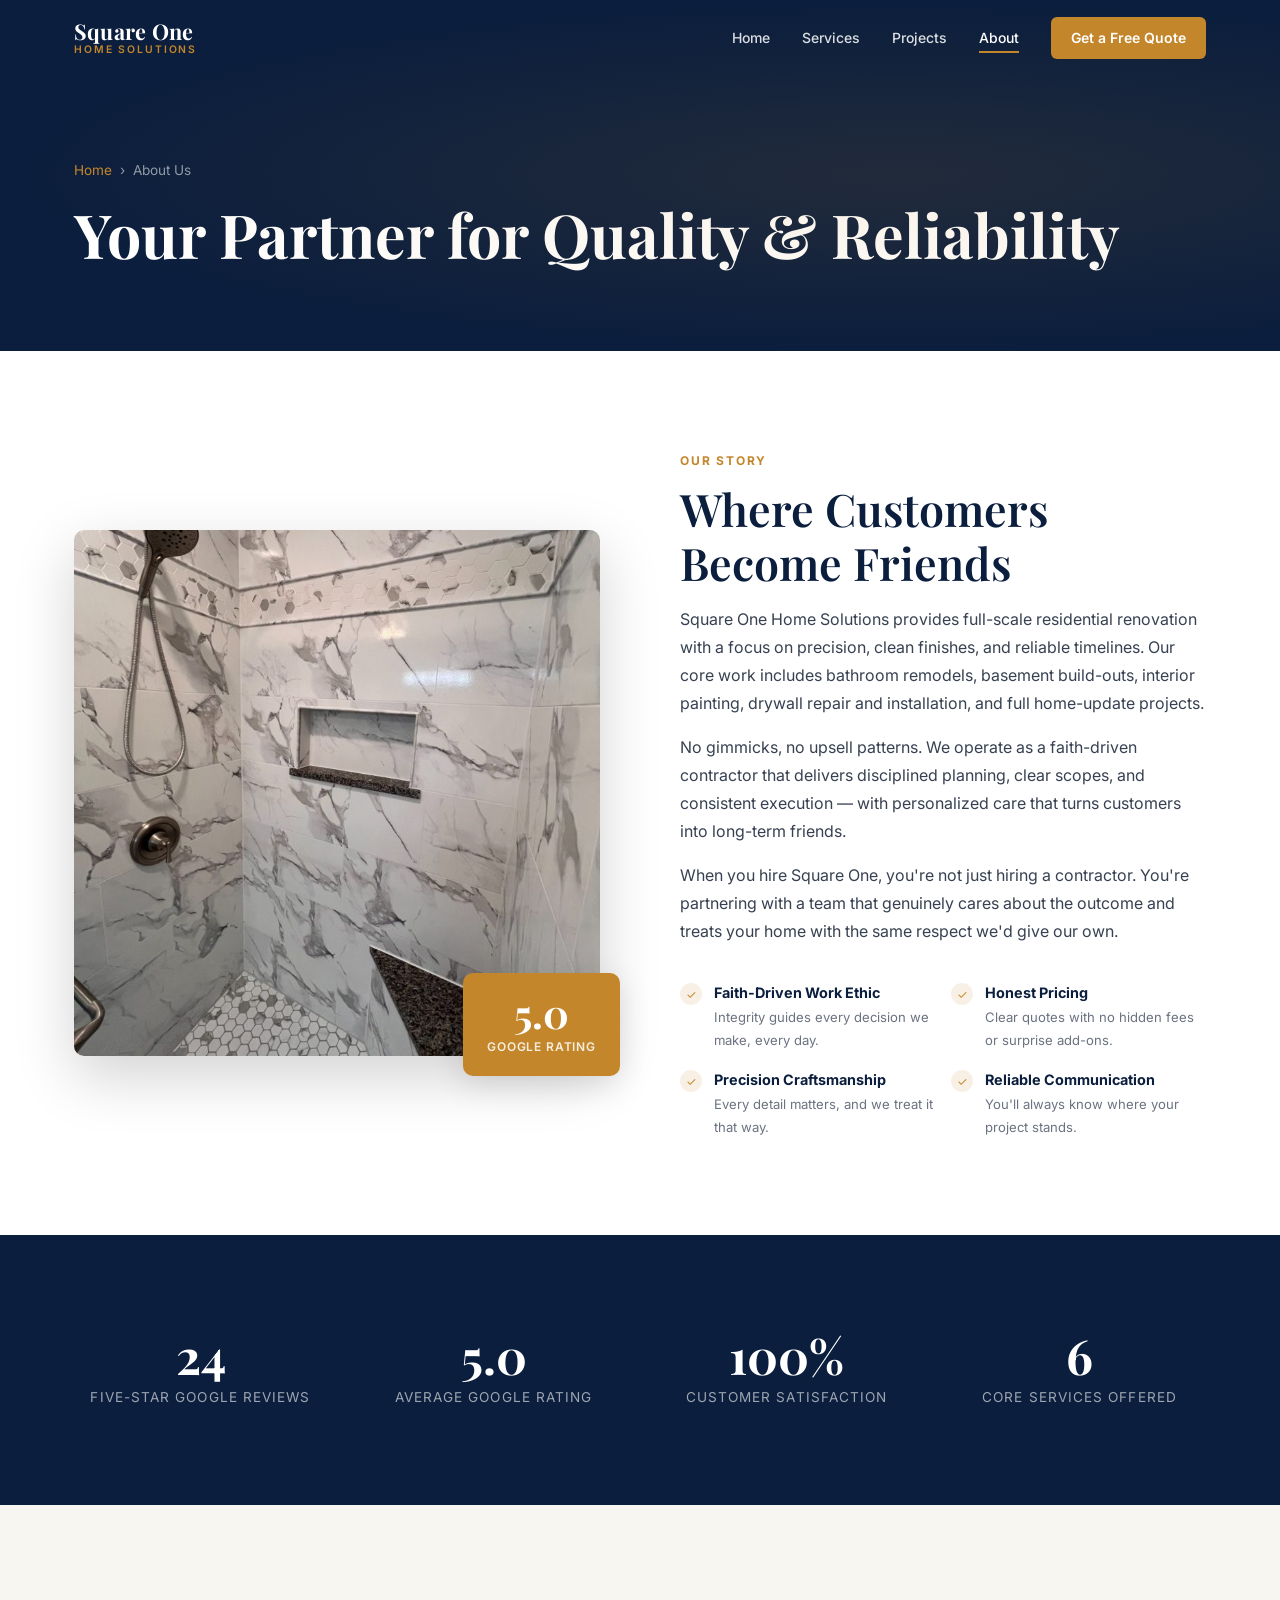
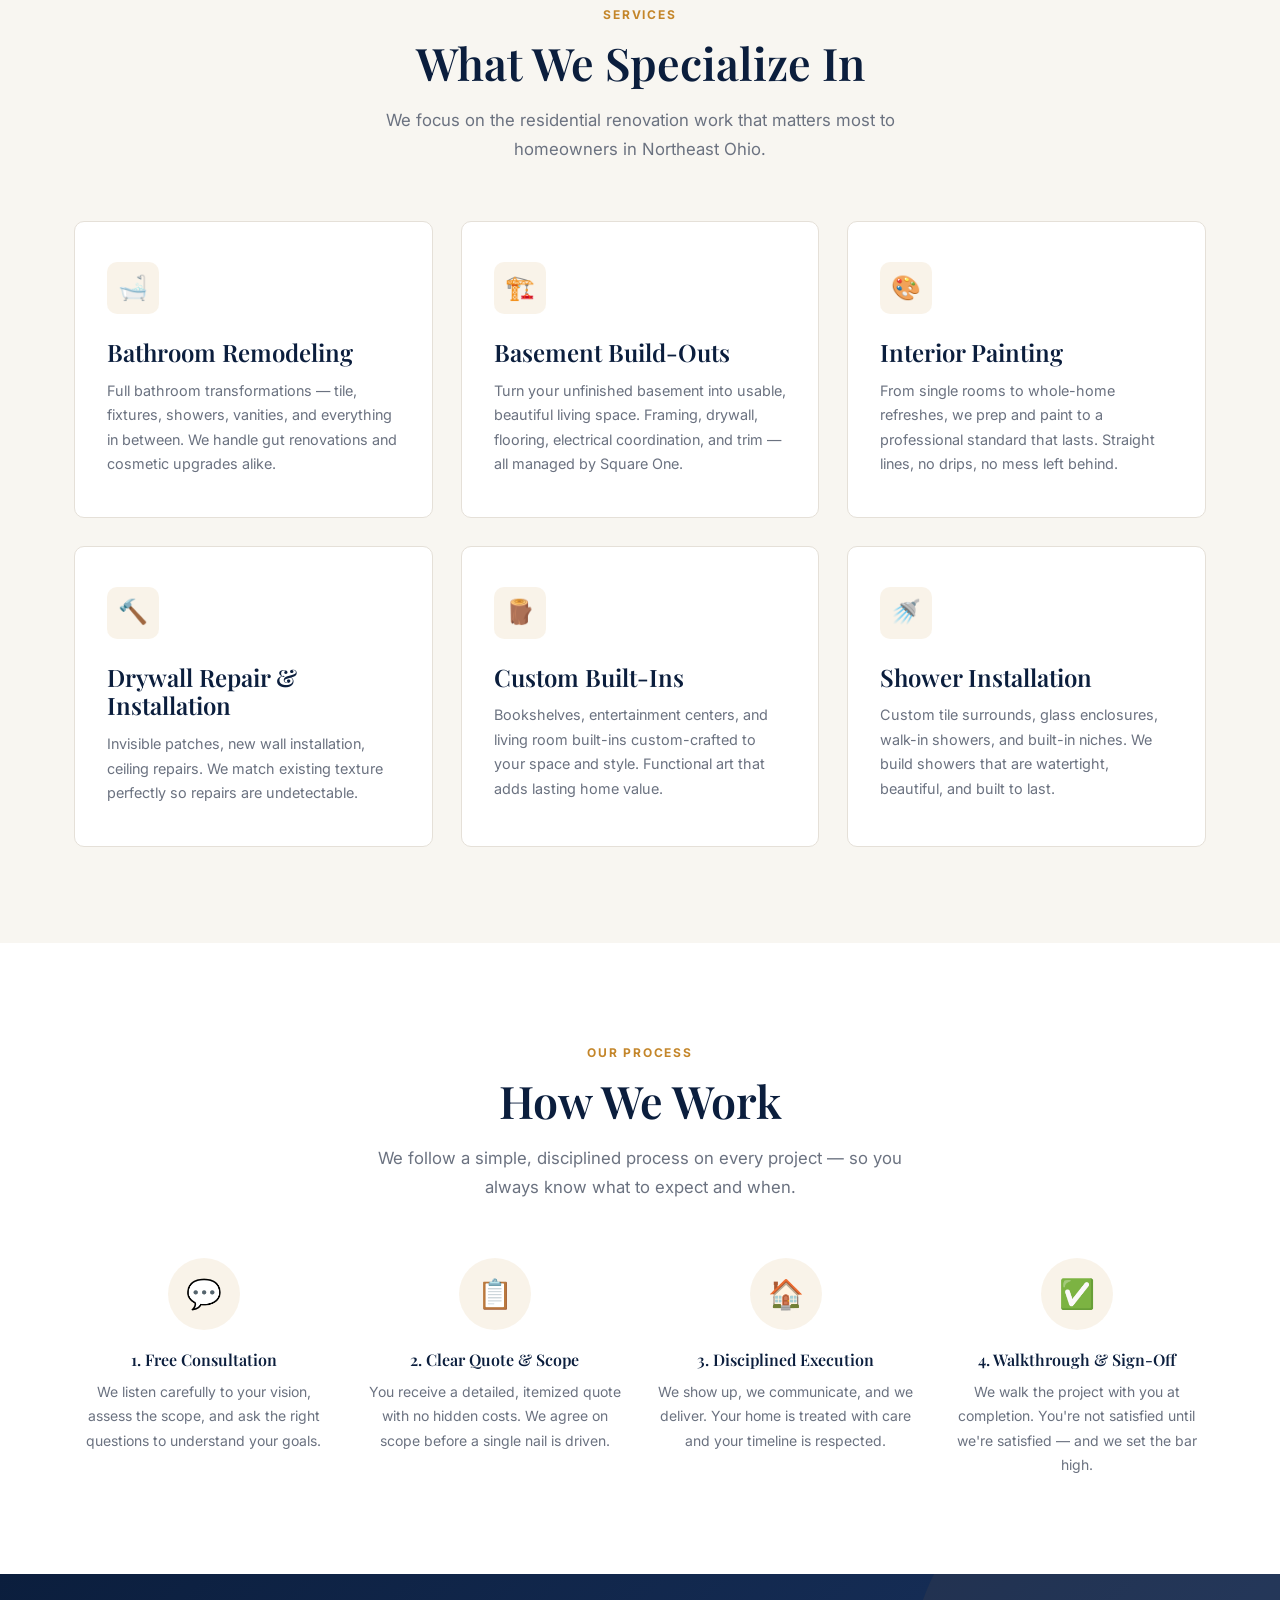
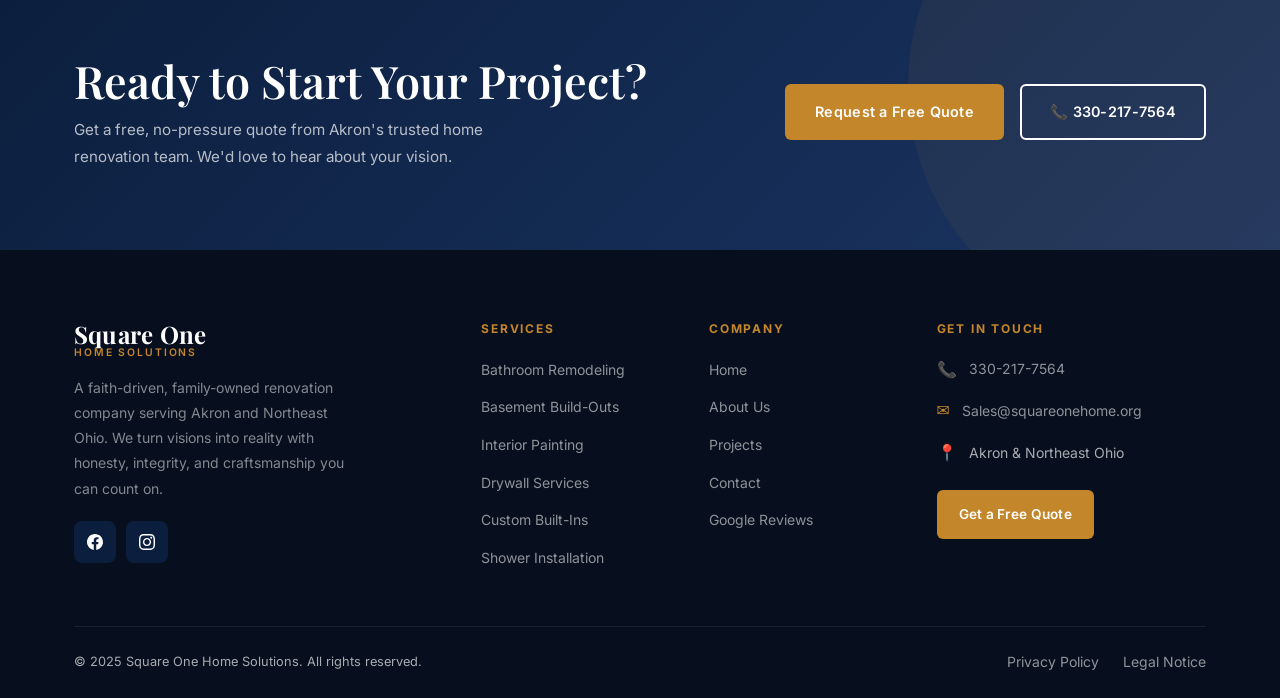
==== about.html @ 265bb5de "Initial launch: full site rebuild for Square One Home Solutions Modern 3-page website (Home, About, " ====
<!DOCTYPE html>
<html lang="en">
<head>
  <meta charset="UTF-8">
  <meta name="viewport" content="width=device-width, initial-scale=1.0">

  <title>About Us | Square One Home Solutions — Akron, OH Renovation Contractor</title>
  <meta name="description" content="Learn about Square One Home Solutions, Akron Ohio's faith-driven, family-owned home renovation contractor. Precision craftsmanship, honest pricing, and 24 five-star Google reviews.">
  <meta name="robots" content="index, follow">
  <link rel="canonical" href="https://www.squareonehome.org/about.html">

  <meta property="og:type" content="website">
  <meta property="og:url" content="https://www.squareonehome.org/about.html">
  <meta property="og:title" content="About Square One Home Solutions | Akron, OH">
  <meta property="og:description" content="Faith-driven, family-owned home renovation in Akron, Ohio. No gimmicks, no upsells — just disciplined craftsmanship and results that last.">
  <meta property="og:image" content="https://www.squareonehome.org/images/hero-main.jpg">

  <link rel="preconnect" href="https://fonts.googleapis.com">
  <link rel="preconnect" href="https://fonts.gstatic.com" crossorigin>
  <link href="https://fonts.googleapis.com/css2?family=Playfair+Display:wght@400;600;700&family=Inter:wght@300;400;500;600;700&display=swap" rel="stylesheet">
  <link rel="stylesheet" href="css/style.css">
</head>
<body>

  <!-- ══ HEADER ══ -->
  <header class="header scrolled" role="banner">
    <div class="container header-inner">
      <a href="index.html" class="logo" aria-label="Square One Home Solutions Home">
        <span class="logo-top">Square One</span>
        <span class="logo-bottom">Home Solutions</span>
      </a>
      <nav class="nav" role="navigation" aria-label="Main navigation">
        <a href="index.html" class="nav-link">Home</a>
        <a href="index.html#services" class="nav-link">Services</a>
        <a href="index.html#projects" class="nav-link">Projects</a>
        <a href="about.html" class="nav-link active">About</a>
        <a href="contact.html" class="nav-cta">Get a Free Quote</a>
      </nav>
      <button class="hamburger" aria-label="Toggle menu" aria-expanded="false">
        <span></span><span></span><span></span>
      </button>
    </div>
  </header>

  <nav class="mobile-nav" role="navigation" aria-label="Mobile navigation">
    <a href="index.html" class="mobile-nav-link">Home</a>
    <a href="index.html#services" class="mobile-nav-link">Services</a>
    <a href="index.html#projects" class="mobile-nav-link">Projects</a>
    <a href="about.html" class="mobile-nav-link">About</a>
    <a href="contact.html" class="mobile-nav-link nav-cta">Get a Free Quote</a>
  </nav>

  <main>

    <!-- ══ PAGE HERO ══ -->
    <div class="page-hero" role="banner" aria-label="About page header">
      <div class="container">
        <nav class="breadcrumb" aria-label="Breadcrumb">
          <a href="index.html">Home</a>
          <span aria-hidden="true">›</span>
          <span aria-current="page">About Us</span>
        </nav>
        <h1>Your Partner for Quality &amp; Reliability</h1>
      </div>
    </div>

    <!-- ══ MISSION SECTION ══ -->
    <section class="section" aria-labelledby="mission-heading">
      <div class="container">
        <div class="about-content">
          <div class="about-image-wrap fade-up">
            <img src="images/project-5.jpg" alt="Square One Home Solutions team working on a basement build-out renovation in Akron, Ohio" loading="lazy">
            <div class="about-badge-float">
              <div class="num">5.0</div>
              <div class="label">Google Rating</div>
            </div>
          </div>
          <div>
            <span class="section-label">Our Story</span>
            <h2 class="section-title fade-up" id="mission-heading">Where Customers Become Friends</h2>
            <p class="fade-up" style="color:#374151;">Square One Home Solutions provides full-scale residential renovation with a focus on precision, clean finishes, and reliable timelines. Our core work includes bathroom remodels, basement build-outs, interior painting, drywall repair and installation, and full home-update projects.</p>
            <p class="fade-up" style="color:#374151;margin-top:16px;">No gimmicks, no upsell patterns. We operate as a faith-driven contractor that delivers disciplined planning, clear scopes, and consistent execution — with personalized care that turns customers into long-term friends.</p>
            <p class="fade-up" style="color:#374151;margin-top:16px;">When you hire Square One, you're not just hiring a contractor. You're partnering with a team that genuinely cares about the outcome and treats your home with the same respect we'd give our own.</p>

            <div class="values-grid fade-up" style="margin-top:36px;">
              <div class="value-item">
                <div class="value-check" aria-hidden="true">✓</div>
                <div>
                  <strong>Faith-Driven Work Ethic</strong>
                  <p>Integrity guides every decision we make, every day.</p>
                </div>
              </div>
              <div class="value-item">
                <div class="value-check" aria-hidden="true">✓</div>
                <div>
                  <strong>Honest Pricing</strong>
                  <p>Clear quotes with no hidden fees or surprise add-ons.</p>
                </div>
              </div>
              <div class="value-item">
                <div class="value-check" aria-hidden="true">✓</div>
                <div>
                  <strong>Precision Craftsmanship</strong>
                  <p>Every detail matters, and we treat it that way.</p>
                </div>
              </div>
              <div class="value-item">
                <div class="value-check" aria-hidden="true">✓</div>
                <div>
                  <strong>Reliable Communication</strong>
                  <p>You'll always know where your project stands.</p>
                </div>
              </div>
            </div>
          </div>
        </div>
      </div>
    </section>

    <!-- ══ STATS ══ -->
    <section class="section section--dark" aria-label="Company statistics">
      <div class="container">
        <div style="display:grid;grid-template-columns:repeat(auto-fit,minmax(160px,1fr));gap:40px;text-align:center;">
          <div class="fade-up">
            <div class="hero-stat-num" style="font-size:3rem;">24</div>
            <div class="hero-stat-label" style="margin-top:8px;font-size:.85rem;">Five-Star Google Reviews</div>
          </div>
          <div class="fade-up">
            <div class="hero-stat-num" style="font-size:3rem;">5.0</div>
            <div class="hero-stat-label" style="margin-top:8px;font-size:.85rem;">Average Google Rating</div>
          </div>
          <div class="fade-up">
            <div class="hero-stat-num" style="font-size:3rem;">100%</div>
            <div class="hero-stat-label" style="margin-top:8px;font-size:.85rem;">Customer Satisfaction</div>
          </div>
          <div class="fade-up">
            <div class="hero-stat-num" style="font-size:3rem;">6</div>
            <div class="hero-stat-label" style="margin-top:8px;font-size:.85rem;">Core Services Offered</div>
          </div>
        </div>
      </div>
    </section>

    <!-- ══ SERVICES LIST ══ -->
    <section class="section section--warm" aria-labelledby="services-about-heading">
      <div class="container">
        <div class="section-header text-center">
          <span class="section-label">Services</span>
          <h2 class="section-title" id="services-about-heading">What We Specialize In</h2>
          <p class="section-subtitle">We focus on the residential renovation work that matters most to homeowners in Northeast Ohio.</p>
        </div>

        <div class="services-grid">
          <article class="service-card fade-up">
            <div class="service-icon" aria-hidden="true">🛁</div>
            <h3>Bathroom Remodeling</h3>
            <p>Full bathroom transformations — tile, fixtures, showers, vanities, and everything in between. We handle gut renovations and cosmetic upgrades alike.</p>
          </article>
          <article class="service-card fade-up">
            <div class="service-icon" aria-hidden="true">🏗️</div>
            <h3>Basement Build-Outs</h3>
            <p>Turn your unfinished basement into usable, beautiful living space. Framing, drywall, flooring, electrical coordination, and trim — all managed by Square One.</p>
          </article>
          <article class="service-card fade-up">
            <div class="service-icon" aria-hidden="true">🎨</div>
            <h3>Interior Painting</h3>
            <p>From single rooms to whole-home refreshes, we prep and paint to a professional standard that lasts. Straight lines, no drips, no mess left behind.</p>
          </article>
          <article class="service-card fade-up">
            <div class="service-icon" aria-hidden="true">🔨</div>
            <h3>Drywall Repair &amp; Installation</h3>
            <p>Invisible patches, new wall installation, ceiling repairs. We match existing texture perfectly so repairs are undetectable.</p>
          </article>
          <article class="service-card fade-up">
            <div class="service-icon" aria-hidden="true">🪵</div>
            <h3>Custom Built-Ins</h3>
            <p>Bookshelves, entertainment centers, and living room built-ins custom-crafted to your space and style. Functional art that adds lasting home value.</p>
          </article>
          <article class="service-card fade-up">
            <div class="service-icon" aria-hidden="true">🚿</div>
            <h3>Shower Installation</h3>
            <p>Custom tile surrounds, glass enclosures, walk-in showers, and built-in niches. We build showers that are watertight, beautiful, and built to last.</p>
          </article>
        </div>
      </div>
    </section>

    <!-- ══ APPROACH ══ -->
    <section class="section" aria-labelledby="approach-heading">
      <div class="container">
        <div class="section-header text-center">
          <span class="section-label">Our Process</span>
          <h2 class="section-title" id="approach-heading">How We Work</h2>
          <p class="section-subtitle">We follow a simple, disciplined process on every project — so you always know what to expect and when.</p>
        </div>
        <div class="features-grid">
          <div class="feature-item fade-up">
            <div class="feature-icon-wrap" aria-hidden="true">💬</div>
            <h3>1. Free Consultation</h3>
            <p>We listen carefully to your vision, assess the scope, and ask the right questions to understand your goals.</p>
          </div>
          <div class="feature-item fade-up">
            <div class="feature-icon-wrap" aria-hidden="true">📋</div>
            <h3>2. Clear Quote &amp; Scope</h3>
            <p>You receive a detailed, itemized quote with no hidden costs. We agree on scope before a single nail is driven.</p>
          </div>
          <div class="feature-item fade-up">
            <div class="feature-icon-wrap" aria-hidden="true">🏠</div>
            <h3>3. Disciplined Execution</h3>
            <p>We show up, we communicate, and we deliver. Your home is treated with care and your timeline is respected.</p>
          </div>
          <div class="feature-item fade-up">
            <div class="feature-icon-wrap" aria-hidden="true">✅</div>
            <h3>4. Walkthrough &amp; Sign-Off</h3>
            <p>We walk the project with you at completion. You're not satisfied until we're satisfied — and we set the bar high.</p>
          </div>
        </div>
      </div>
    </section>

    <!-- ══ CTA BANNER ══ -->
    <section class="cta-banner" aria-label="Call to action">
      <div class="container">
        <div class="cta-inner">
          <div class="cta-text fade-up">
            <h2>Ready to Start Your Project?</h2>
            <p>Get a free, no-pressure quote from Akron's trusted home renovation team. We'd love to hear about your vision.</p>
          </div>
          <div class="cta-actions fade-up">
            <a href="contact.html" class="btn btn-primary">Request a Free Quote</a>
            <a href="tel:+13302177564" class="btn btn-outline">📞 330-217-7564</a>
          </div>
        </div>
      </div>
    </section>

  </main>

  <!-- ══ FOOTER ══ -->
  <footer class="footer" role="contentinfo">
    <div class="container">
      <div class="footer-grid">
        <div class="footer-brand">
          <a href="index.html" class="logo" aria-label="Square One Home Solutions">
            <span class="logo-top">Square One</span>
            <span class="logo-bottom">Home Solutions</span>
          </a>
          <p>A faith-driven, family-owned renovation company serving Akron and Northeast Ohio. We turn visions into reality with honesty, integrity, and craftsmanship you can count on.</p>
          <div class="footer-social">
            <a href="https://www.facebook.com/521658031037612" class="social-btn" target="_blank" rel="noopener noreferrer" aria-label="Facebook">
              <svg width="16" height="16" viewBox="0 0 24 24" fill="currentColor"><path d="M24 12.073c0-6.627-5.373-12-12-12s-12 5.373-12 12c0 5.99 4.388 10.954 10.125 11.854v-8.385H7.078v-3.47h3.047V9.43c0-3.007 1.792-4.669 4.533-4.669 1.312 0 2.686.235 2.686.235v2.953H15.83c-1.491 0-1.956.925-1.956 1.874v2.25h3.328l-.532 3.47h-2.796v8.385C19.612 23.027 24 18.062 24 12.073z"/></svg>
            </a>
            <a href="https://www.instagram.com/squareone_home" class="social-btn" target="_blank" rel="noopener noreferrer" aria-label="Instagram">
              <svg width="16" height="16" viewBox="0 0 24 24" fill="currentColor"><path d="M12 2.163c3.204 0 3.584.012 4.85.07 3.252.148 4.771 1.691 4.919 4.919.058 1.265.069 1.645.069 4.849 0 3.205-.012 3.584-.069 4.849-.149 3.225-1.664 4.771-4.919 4.919-1.266.058-1.644.07-4.85.07-3.204 0-3.584-.012-4.849-.07-3.26-.149-4.771-1.699-4.919-4.92-.058-1.265-.07-1.644-.07-4.849 0-3.204.013-3.583.07-4.849.149-3.227 1.664-4.771 4.919-4.919 1.266-.057 1.645-.069 4.849-.069zm0-2.163c-3.259 0-3.667.014-4.947.072-4.358.2-6.78 2.618-6.98 6.98-.059 1.281-.073 1.689-.073 4.948 0 3.259.014 3.668.072 4.948.2 4.358 2.618 6.78 6.98 6.98 1.281.058 1.689.072 4.948.072 3.259 0 3.668-.014 4.948-.072 4.354-.2 6.782-2.618 6.979-6.98.059-1.28.073-1.689.073-4.948 0-3.259-.014-3.667-.072-4.947-.196-4.354-2.617-6.78-6.979-6.98-1.281-.059-1.69-.073-4.949-.073zm0 5.838c-3.403 0-6.162 2.759-6.162 6.162s2.759 6.163 6.162 6.163 6.162-2.759 6.162-6.163c0-3.403-2.759-6.162-6.162-6.162zm0 10.162c-2.209 0-4-1.79-4-4 0-2.209 1.791-4 4-4s4 1.791 4 4c0 2.21-1.791 4-4 4zm6.406-11.845c-.796 0-1.441.645-1.441 1.44s.645 1.44 1.441 1.44c.795 0 1.439-.645 1.439-1.44s-.644-1.44-1.439-1.44z"/></svg>
            </a>
          </div>
        </div>
        <div>
          <h4 class="footer-heading">Services</h4>
          <ul class="footer-links">
            <li><a href="contact.html" class="footer-link">Bathroom Remodeling</a></li>
            <li><a href="contact.html" class="footer-link">Basement Build-Outs</a></li>
            <li><a href="contact.html" class="footer-link">Interior Painting</a></li>
            <li><a href="contact.html" class="footer-link">Drywall Services</a></li>
            <li><a href="contact.html" class="footer-link">Custom Built-Ins</a></li>
            <li><a href="contact.html" class="footer-link">Shower Installation</a></li>
          </ul>
        </div>
        <div>
          <h4 class="footer-heading">Company</h4>
          <ul class="footer-links">
            <li><a href="index.html" class="footer-link">Home</a></li>
            <li><a href="about.html" class="footer-link">About Us</a></li>
            <li><a href="index.html#projects" class="footer-link">Projects</a></li>
            <li><a href="contact.html" class="footer-link">Contact</a></li>
            <li><a href="https://share.google/Bv9INRR4lbQwHHFZZ" target="_blank" rel="noopener noreferrer" class="footer-link">Google Reviews</a></li>
          </ul>
        </div>
        <div>
          <h4 class="footer-heading">Get In Touch</h4>
          <div class="footer-contact-item"><span class="icon">📞</span><a href="tel:+13302177564" class="footer-link">330-217-7564</a></div>
          <div class="footer-contact-item"><span class="icon">✉️</span><a href="mailto:Sales@squareonehome.org" class="footer-link">Sales@squareonehome.org</a></div>
          <div class="footer-contact-item"><span class="icon">📍</span><span>Akron &amp; Northeast Ohio</span></div>
          <div style="margin-top:24px;"><a href="contact.html" class="btn btn-primary" style="font-size:.85rem;padding:12px 20px;">Get a Free Quote</a></div>
        </div>
      </div>
      <div class="footer-bottom">
        <span>© 2025 Square One Home Solutions. All rights reserved.</span>
        <div class="footer-bottom-links">
          <a href="contact.html#privacy" class="footer-link">Privacy Policy</a>
          <a href="contact.html#legal" class="footer-link">Legal Notice</a>
        </div>
      </div>
    </div>
  </footer>

  <script src="js/main.js" defer></script>
</body>
</html>
---- css/style.css ----
/* ============================================
   Square One Home Solutions — Main Stylesheet
   ============================================ */

@import url('https://fonts.googleapis.com/css2?family=Playfair+Display:wght@400;600;700&family=Inter:wght@300;400;500;600;700&display=swap');

/* ── Reset & Base ── */
*, *::before, *::after { box-sizing: border-box; margin: 0; padding: 0; }
html { scroll-behavior: smooth; font-size: 16px; }
body {
  font-family: 'Inter', system-ui, -apple-system, sans-serif;
  color: #1F2937;
  background: #FFFFFF;
  line-height: 1.6;
  -webkit-font-smoothing: antialiased;
}
img { display: block; max-width: 100%; height: auto; }
a { text-decoration: none; color: inherit; }
ul { list-style: none; }

/* ── CSS Variables ── */
:root {
  --navy: #0B1E3D;
  --navy-mid: #1B3563;
  --gold: #C4862A;
  --gold-light: #E8A84E;
  --warm-bg: #F8F6F1;
  --white: #FFFFFF;
  --text: #1F2937;
  --text-muted: #6B7280;
  --border: #E5E0D8;
  --radius: 6px;
  --shadow-sm: 0 2px 8px rgba(0,0,0,.08);
  --shadow-md: 0 8px 32px rgba(0,0,0,.12);
  --shadow-lg: 0 20px 60px rgba(0,0,0,.18);
  --transition: .3s ease;
  --container: 1180px;
  --header-h: 76px;
}

/* ── Typography ── */
h1,h2,h3,h4 { font-family: 'Playfair Display', Georgia, serif; line-height: 1.2; }
h1 { font-size: clamp(2.2rem, 5vw, 3.8rem); font-weight: 700; }
h2 { font-size: clamp(1.8rem, 3.5vw, 2.8rem); font-weight: 600; }
h3 { font-size: clamp(1.2rem, 2.5vw, 1.5rem); font-weight: 600; }
p  { line-height: 1.75; color: var(--text-muted); }

/* ── Utility ── */
.container { max-width: var(--container); margin: 0 auto; padding: 0 24px; }
.section { padding: 96px 0; }
.section--dark { background: var(--navy); color: var(--white); }
.section--warm { background: var(--warm-bg); }
.section-label {
  display: inline-block;
  font-size: .75rem;
  font-weight: 700;
  letter-spacing: .15em;
  text-transform: uppercase;
  color: var(--gold);
  margin-bottom: 12px;
}
.section-title { color: var(--navy); margin-bottom: 16px; }
.section--dark .section-title { color: var(--white); }
.section-subtitle { max-width: 560px; font-size: 1.05rem; }
.section-header { margin-bottom: 56px; }
.text-center { text-align: center; }
.text-center .section-subtitle { margin: 0 auto; }

.btn {
  display: inline-flex;
  align-items: center;
  gap: 8px;
  padding: 14px 28px;
  border-radius: var(--radius);
  font-family: 'Inter', sans-serif;
  font-size: .9rem;
  font-weight: 600;
  letter-spacing: .02em;
  cursor: pointer;
  border: 2px solid transparent;
  transition: var(--transition);
}
.btn-primary {
  background: var(--gold);
  color: var(--white);
}
.btn-primary:hover {
  background: var(--gold-light);
  transform: translateY(-2px);
  box-shadow: 0 8px 20px rgba(196,134,42,.3);
}
.btn-outline {
  border-color: var(--white);
  color: var(--white);
  background: transparent;
}
.btn-outline:hover {
  background: var(--white);
  color: var(--navy);
}
.btn-outline-dark {
  border-color: var(--navy);
  color: var(--navy);
  background: transparent;
}
.btn-outline-dark:hover {
  background: var(--navy);
  color: var(--white);
}

/* ── Fade-in animation ── */
.fade-up {
  opacity: 0;
  transform: translateY(30px);
  transition: opacity .7s ease, transform .7s ease;
}
.fade-up.visible {
  opacity: 1;
  transform: translateY(0);
}

/* ── Header / Navigation ── */
.header {
  position: fixed;
  top: 0; left: 0; right: 0;
  z-index: 1000;
  height: var(--header-h);
  display: flex;
  align-items: center;
  transition: background var(--transition), box-shadow var(--transition);
}
.header.transparent { background: transparent; }
.header.scrolled {
  background: var(--navy);
  box-shadow: 0 2px 20px rgba(0,0,0,.25);
}
.header-inner {
  display: flex;
  align-items: center;
  justify-content: space-between;
  width: 100%;
}
.logo {
  display: flex;
  flex-direction: column;
  line-height: 1;
}
.logo-top {
  font-family: 'Playfair Display', serif;
  font-size: 1.35rem;
  font-weight: 700;
  color: var(--white);
  letter-spacing: .01em;
}
.logo-bottom {
  font-family: 'Inter', sans-serif;
  font-size: .65rem;
  font-weight: 600;
  letter-spacing: .18em;
  text-transform: uppercase;
  color: var(--gold);
  margin-top: 2px;
}
.nav { display: flex; align-items: center; gap: 32px; }
.nav-link {
  font-size: .875rem;
  font-weight: 500;
  color: rgba(255,255,255,.85);
  transition: color var(--transition);
  position: relative;
}
.nav-link::after {
  content: '';
  position: absolute;
  left: 0; bottom: -4px;
  width: 0; height: 2px;
  background: var(--gold);
  transition: width var(--transition);
}
.nav-link:hover,
.nav-link.active { color: var(--white); }
.nav-link:hover::after,
.nav-link.active::after { width: 100%; }
.nav-cta {
  background: var(--gold);
  color: var(--white);
  padding: 10px 20px;
  border-radius: var(--radius);
  font-size: .875rem;
  font-weight: 600;
  transition: var(--transition);
}
.nav-cta:hover {
  background: var(--gold-light);
  transform: translateY(-1px);
}
.hamburger {
  display: none;
  flex-direction: column;
  justify-content: center;
  gap: 5px;
  width: 36px;
  height: 36px;
  cursor: pointer;
  background: none;
  border: none;
  padding: 4px;
}
.hamburger span {
  display: block;
  height: 2px;
  background: var(--white);
  border-radius: 2px;
  transition: var(--transition);
}
.hamburger.open span:nth-child(1) { transform: translateY(7px) rotate(45deg); }
.hamburger.open span:nth-child(2) { opacity: 0; }
.hamburger.open span:nth-child(3) { transform: translateY(-7px) rotate(-45deg); }

/* ── Mobile Nav ── */
.mobile-nav {
  display: none;
  position: fixed;
  top: var(--header-h); left: 0; right: 0;
  background: var(--navy);
  padding: 24px;
  z-index: 999;
  flex-direction: column;
  gap: 4px;
  border-top: 1px solid rgba(255,255,255,.1);
  box-shadow: 0 8px 32px rgba(0,0,0,.3);
}
.mobile-nav.open { display: flex; }
.mobile-nav-link {
  font-size: 1rem;
  font-weight: 500;
  color: rgba(255,255,255,.85);
  padding: 14px 16px;
  border-radius: var(--radius);
  transition: var(--transition);
}
.mobile-nav-link:hover { background: rgba(255,255,255,.08); color: var(--white); }
.mobile-nav .nav-cta {
  margin-top: 12px;
  text-align: center;
  padding: 14px;
}

/* ── Hero ── */
.hero {
  position: relative;
  min-height: 100vh;
  display: flex;
  align-items: center;
  overflow: hidden;
}
.hero-bg {
  position: absolute;
  inset: 0;
  background-image: url('../images/hero-main.jpg');
  background-size: cover;
  background-position: center 30%;
  transform: scale(1.05);
  transition: transform 8s ease;
}
.hero-bg.loaded { transform: scale(1); }
.hero-overlay {
  position: absolute;
  inset: 0;
  background: linear-gradient(
    105deg,
    rgba(11,30,61,.88) 0%,
    rgba(11,30,61,.6) 60%,
    rgba(11,30,61,.25) 100%
  );
}
.hero-content {
  position: relative;
  z-index: 1;
  max-width: 700px;
  padding-top: var(--header-h);
}
.hero-badge {
  display: inline-flex;
  align-items: center;
  gap: 8px;
  background: rgba(196,134,42,.15);
  border: 1px solid rgba(196,134,42,.4);
  color: var(--gold-light);
  font-size: .8rem;
  font-weight: 600;
  letter-spacing: .1em;
  text-transform: uppercase;
  padding: 8px 16px;
  border-radius: 999px;
  margin-bottom: 28px;
}
.hero-badge::before {
  content: '';
  width: 6px; height: 6px;
  background: var(--gold);
  border-radius: 50%;
}
.hero h1 {
  color: var(--white);
  margin-bottom: 24px;
  text-shadow: 0 2px 16px rgba(0,0,0,.3);
}
.hero h1 span { color: var(--gold-light); }
.hero-desc {
  font-size: 1.1rem;
  color: rgba(255,255,255,.82);
  margin-bottom: 40px;
  max-width: 540px;
  line-height: 1.8;
}
.hero-actions { display: flex; flex-wrap: wrap; gap: 16px; margin-bottom: 60px; }
.hero-stats {
  display: flex;
  gap: 40px;
  flex-wrap: wrap;
  border-top: 1px solid rgba(255,255,255,.15);
  padding-top: 40px;
}
.hero-stat-num {
  font-family: 'Playfair Display', serif;
  font-size: 2rem;
  font-weight: 700;
  color: var(--white);
  line-height: 1;
}
.hero-stat-label {
  font-size: .8rem;
  color: rgba(255,255,255,.6);
  text-transform: uppercase;
  letter-spacing: .08em;
  margin-top: 4px;
}

/* ── Services ── */
.services-grid {
  display: grid;
  grid-template-columns: repeat(auto-fit, minmax(280px, 1fr));
  gap: 28px;
}
.service-card {
  background: var(--white);
  border: 1px solid var(--border);
  border-radius: 10px;
  padding: 40px 32px;
  transition: var(--transition);
  position: relative;
  overflow: hidden;
}
.service-card::before {
  content: '';
  position: absolute;
  top: 0; left: 0; right: 0;
  height: 4px;
  background: var(--gold);
  transform: scaleX(0);
  transition: transform var(--transition);
  transform-origin: left;
}
.service-card:hover {
  box-shadow: var(--shadow-md);
  transform: translateY(-4px);
  border-color: transparent;
}
.service-card:hover::before { transform: scaleX(1); }
.service-icon {
  width: 52px; height: 52px;
  background: rgba(196,134,42,.1);
  border-radius: 10px;
  display: flex;
  align-items: center;
  justify-content: center;
  margin-bottom: 24px;
  font-size: 1.5rem;
}
.service-card h3 { color: var(--navy); margin-bottom: 12px; }
.service-card p { font-size: .9rem; line-height: 1.7; }
.service-link {
  display: inline-flex;
  align-items: center;
  gap: 6px;
  margin-top: 20px;
  font-size: .85rem;
  font-weight: 600;
  color: var(--gold);
  transition: gap var(--transition);
}
.service-link:hover { gap: 10px; }

/* ── About Strip ── */
.about-strip {
  display: grid;
  grid-template-columns: 1fr 1fr;
  gap: 0;
  min-height: 560px;
}
.about-strip-image {
  position: relative;
  overflow: hidden;
}
.about-strip-image img {
  width: 100%; height: 100%;
  object-fit: cover;
  transition: transform 8s ease;
}
.about-strip-image:hover img { transform: scale(1.04); }
.about-strip-content {
  background: var(--navy);
  padding: 80px 64px;
  display: flex;
  flex-direction: column;
  justify-content: center;
}
.about-strip-content .section-title { color: var(--white); }
.about-strip-content p { color: rgba(255,255,255,.72); margin-bottom: 20px; }
.stats-row {
  display: grid;
  grid-template-columns: repeat(3, 1fr);
  gap: 24px;
  margin: 36px 0;
  padding: 32px 0;
  border-top: 1px solid rgba(255,255,255,.12);
  border-bottom: 1px solid rgba(255,255,255,.12);
}
.stat-item-num {
  font-family: 'Playfair Display', serif;
  font-size: 2.2rem;
  font-weight: 700;
  color: var(--gold-light);
  line-height: 1;
}
.stat-item-label {
  font-size: .78rem;
  color: rgba(255,255,255,.55);
  text-transform: uppercase;
  letter-spacing: .07em;
  margin-top: 6px;
}

/* ── Projects Gallery ── */
.gallery-grid {
  display: grid;
  grid-template-columns: repeat(12, 1fr);
  grid-template-rows: auto;
  gap: 12px;
}
.gallery-item {
  position: relative;
  overflow: hidden;
  border-radius: 8px;
  background: #ddd;
}
.gallery-item:nth-child(1) { grid-column: span 8; grid-row: span 2; }
.gallery-item:nth-child(2) { grid-column: span 4; }
.gallery-item:nth-child(3) { grid-column: span 4; }
.gallery-item:nth-child(4) { grid-column: span 4; }
.gallery-item:nth-child(5) { grid-column: span 4; }
.gallery-item:nth-child(6) { grid-column: span 4; }
.gallery-item img {
  width: 100%; height: 100%;
  object-fit: cover;
  min-height: 220px;
  transition: transform .6s ease;
}
.gallery-item:nth-child(1) img { min-height: 460px; }
.gallery-item:hover img { transform: scale(1.06); }
.gallery-caption {
  position: absolute;
  inset: 0;
  background: linear-gradient(to top, rgba(11,30,61,.85) 0%, transparent 50%);
  opacity: 0;
  transition: opacity var(--transition);
  display: flex;
  align-items: flex-end;
  padding: 20px;
}
.gallery-item:hover .gallery-caption { opacity: 1; }
.gallery-caption span {
  font-size: .85rem;
  font-weight: 600;
  color: var(--white);
  letter-spacing: .05em;
}

/* ── Why Choose Us ── */
.features-grid {
  display: grid;
  grid-template-columns: repeat(auto-fit, minmax(220px, 1fr));
  gap: 32px;
}
.feature-item { text-align: center; }
.feature-icon-wrap {
  width: 72px; height: 72px;
  margin: 0 auto 20px;
  background: rgba(196,134,42,.1);
  border-radius: 50%;
  display: flex;
  align-items: center;
  justify-content: center;
  font-size: 1.8rem;
  transition: var(--transition);
}
.feature-item:hover .feature-icon-wrap {
  background: var(--gold);
  transform: scale(1.1);
}
.feature-item h3 { color: var(--navy); font-size: 1rem; margin-bottom: 10px; }
.feature-item p { font-size: .875rem; }

/* ── CTA Banner ── */
.cta-banner {
  background: linear-gradient(135deg, var(--navy) 0%, var(--navy-mid) 100%);
  padding: 80px 0;
  position: relative;
  overflow: hidden;
}
.cta-banner::before {
  content: '';
  position: absolute;
  top: -50%;
  right: -10%;
  width: 500px; height: 500px;
  border-radius: 50%;
  background: rgba(196,134,42,.07);
  pointer-events: none;
}
.cta-inner {
  display: flex;
  align-items: center;
  justify-content: space-between;
  gap: 40px;
  flex-wrap: wrap;
}
.cta-text h2 { color: var(--white); margin-bottom: 10px; }
.cta-text p { color: rgba(255,255,255,.7); max-width: 480px; font-size: .95rem; }
.cta-actions { display: flex; gap: 16px; flex-wrap: wrap; flex-shrink: 0; }

/* ── Contact Section ── */
.contact-grid {
  display: grid;
  grid-template-columns: 1fr 1.2fr;
  gap: 64px;
  align-items: start;
}
.contact-info-title { color: var(--navy); margin-bottom: 12px; }
.contact-info-desc { margin-bottom: 36px; font-size: .95rem; }
.contact-info-item {
  display: flex;
  gap: 16px;
  margin-bottom: 28px;
  align-items: flex-start;
}
.contact-info-icon {
  width: 44px; height: 44px;
  background: rgba(196,134,42,.12);
  border-radius: 8px;
  display: flex;
  align-items: center;
  justify-content: center;
  font-size: 1.1rem;
  flex-shrink: 0;
}
.contact-info-label {
  font-size: .75rem;
  font-weight: 700;
  text-transform: uppercase;
  letter-spacing: .1em;
  color: var(--gold);
  margin-bottom: 2px;
}
.contact-info-value { font-size: .95rem; font-weight: 500; color: var(--text); }
.contact-social { display: flex; gap: 12px; margin-top: 32px; }
.social-btn {
  width: 42px; height: 42px;
  border-radius: 8px;
  background: var(--navy);
  color: var(--white);
  display: flex;
  align-items: center;
  justify-content: center;
  font-size: 1rem;
  transition: var(--transition);
}
.social-btn:hover { background: var(--gold); transform: translateY(-3px); }

/* Contact Form */
.contact-form { background: var(--warm-bg); border-radius: 12px; padding: 44px; }
.contact-form h3 { color: var(--navy); margin-bottom: 28px; font-size: 1.3rem; }
.form-row { display: grid; grid-template-columns: 1fr 1fr; gap: 16px; }
.form-group { margin-bottom: 20px; }
.form-group label {
  display: block;
  font-size: .8rem;
  font-weight: 600;
  text-transform: uppercase;
  letter-spacing: .08em;
  color: var(--navy);
  margin-bottom: 8px;
}
.form-group input,
.form-group select,
.form-group textarea {
  width: 100%;
  padding: 12px 16px;
  border: 1.5px solid var(--border);
  border-radius: var(--radius);
  font-family: 'Inter', sans-serif;
  font-size: .9rem;
  color: var(--text);
  background: var(--white);
  transition: border-color var(--transition), box-shadow var(--transition);
  outline: none;
}
.form-group input:focus,
.form-group select:focus,
.form-group textarea:focus {
  border-color: var(--gold);
  box-shadow: 0 0 0 3px rgba(196,134,42,.12);
}
.form-group textarea { resize: vertical; min-height: 120px; }
.form-submit {
  width: 100%;
  padding: 15px;
  background: var(--navy);
  color: var(--white);
  border: none;
  border-radius: var(--radius);
  font-family: 'Inter', sans-serif;
  font-size: .95rem;
  font-weight: 600;
  cursor: pointer;
  transition: var(--transition);
  letter-spacing: .03em;
}
.form-submit:hover { background: var(--gold); transform: translateY(-2px); }
.form-success {
  display: none;
  text-align: center;
  padding: 32px;
}
.form-success .check {
  font-size: 3rem;
  margin-bottom: 12px;
}
.form-success p { color: var(--navy); font-size: 1rem; font-weight: 500; }

/* ── Footer ── */
.footer {
  background: #070F1E;
  color: rgba(255,255,255,.65);
  padding-top: 72px;
}
.footer-grid {
  display: grid;
  grid-template-columns: 2fr 1fr 1fr 1.5fr;
  gap: 48px;
  padding-bottom: 56px;
  border-bottom: 1px solid rgba(255,255,255,.08);
}
.footer-brand .logo-top { font-size: 1.5rem; }
.footer-brand p {
  margin-top: 16px;
  font-size: .875rem;
  line-height: 1.8;
  color: rgba(255,255,255,.5);
  max-width: 280px;
}
.footer-social { display: flex; gap: 10px; margin-top: 20px; }
.footer-heading {
  font-family: 'Inter', sans-serif;
  font-size: .75rem;
  font-weight: 700;
  text-transform: uppercase;
  letter-spacing: .15em;
  color: var(--gold);
  margin-bottom: 20px;
}
.footer-links { display: flex; flex-direction: column; gap: 12px; }
.footer-link {
  font-size: .875rem;
  color: rgba(255,255,255,.55);
  transition: color var(--transition);
}
.footer-link:hover { color: var(--white); }
.footer-contact-item {
  display: flex;
  gap: 12px;
  align-items: center;
  margin-bottom: 16px;
}
.footer-contact-item .icon { font-size: 1rem; color: var(--gold); flex-shrink: 0; }
.footer-contact-item span { font-size: .875rem; }
.footer-bottom {
  display: flex;
  justify-content: space-between;
  align-items: center;
  padding: 24px 0;
  font-size: .8rem;
  flex-wrap: wrap;
  gap: 12px;
}
.footer-bottom-links { display: flex; gap: 24px; }

/* ── Page Hero (inner pages) ── */
.page-hero {
  padding: 160px 0 80px;
  background: var(--navy);
  position: relative;
  overflow: hidden;
}
.page-hero::before {
  content: '';
  position: absolute;
  inset: 0;
  background: radial-gradient(ellipse at 70% 50%, rgba(196,134,42,.12) 0%, transparent 70%);
}
.page-hero h1 { color: var(--white); }
.page-hero .breadcrumb {
  display: flex;
  align-items: center;
  gap: 8px;
  margin-bottom: 16px;
  font-size: .85rem;
  color: rgba(255,255,255,.55);
}
.page-hero .breadcrumb a { color: var(--gold); }
.page-hero .breadcrumb a:hover { text-decoration: underline; }

/* ── About Page ── */
.about-content { display: grid; grid-template-columns: 1fr 1fr; gap: 80px; align-items: center; }
.about-image-wrap { position: relative; }
.about-image-wrap img { border-radius: 10px; box-shadow: var(--shadow-lg); }
.about-badge-float {
  position: absolute;
  bottom: -20px; right: -20px;
  background: var(--gold);
  color: var(--white);
  padding: 20px 24px;
  border-radius: 10px;
  text-align: center;
  box-shadow: var(--shadow-md);
}
.about-badge-float .num {
  font-family: 'Playfair Display', serif;
  font-size: 2.5rem;
  font-weight: 700;
  line-height: 1;
}
.about-badge-float .label {
  font-size: .75rem;
  font-weight: 600;
  text-transform: uppercase;
  letter-spacing: .07em;
  opacity: .85;
  margin-top: 4px;
}
.values-grid {
  display: grid;
  grid-template-columns: 1fr 1fr;
  gap: 16px;
  margin-top: 40px;
}
.value-item {
  display: flex;
  gap: 12px;
  align-items: flex-start;
}
.value-check {
  width: 22px; height: 22px;
  background: rgba(196,134,42,.12);
  border-radius: 50%;
  display: flex;
  align-items: center;
  justify-content: center;
  color: var(--gold);
  font-size: .75rem;
  flex-shrink: 0;
  margin-top: 2px;
}
.value-item strong { display: block; font-size: .9rem; color: var(--navy); }
.value-item p { font-size: .82rem; margin-top: 2px; }

/* ── Responsive ── */
@media (max-width: 1024px) {
  .about-strip { grid-template-columns: 1fr; }
  .about-strip-image { min-height: 360px; }
  .about-strip-content { padding: 60px 48px; }
  .gallery-item:nth-child(1) { grid-column: span 12; }
  .gallery-item:nth-child(n+2) { grid-column: span 4; }
  .contact-grid { grid-template-columns: 1fr; gap: 48px; }
  .footer-grid { grid-template-columns: 1fr 1fr; }
  .about-content { grid-template-columns: 1fr; }
}

@media (max-width: 768px) {
  :root { --header-h: 68px; }
  .section { padding: 64px 0; }
  .nav { display: none; }
  .hamburger { display: flex; }
  .hero-stats { gap: 28px; }
  .stats-row { grid-template-columns: 1fr; gap: 20px; }
  .gallery-grid { grid-template-columns: 1fr 1fr; }
  .gallery-item { grid-column: span 1 !important; grid-row: span 1 !important; }
  .gallery-item img { min-height: 180px !important; }
  .cta-inner { flex-direction: column; text-align: center; }
  .cta-actions { justify-content: center; }
  .form-row { grid-template-columns: 1fr; }
  .footer-grid { grid-template-columns: 1fr; gap: 32px; }
  .footer-bottom { flex-direction: column; text-align: center; }
  .about-strip-content { padding: 48px 24px; }
  .contact-form { padding: 28px; }
  .values-grid { grid-template-columns: 1fr; }
}

@media (max-width: 480px) {
  .hero-actions { flex-direction: column; }
  .hero-actions .btn { text-align: center; justify-content: center; }
  .services-grid { grid-template-columns: 1fr; }
  .features-grid { grid-template-columns: 1fr 1fr; }
}
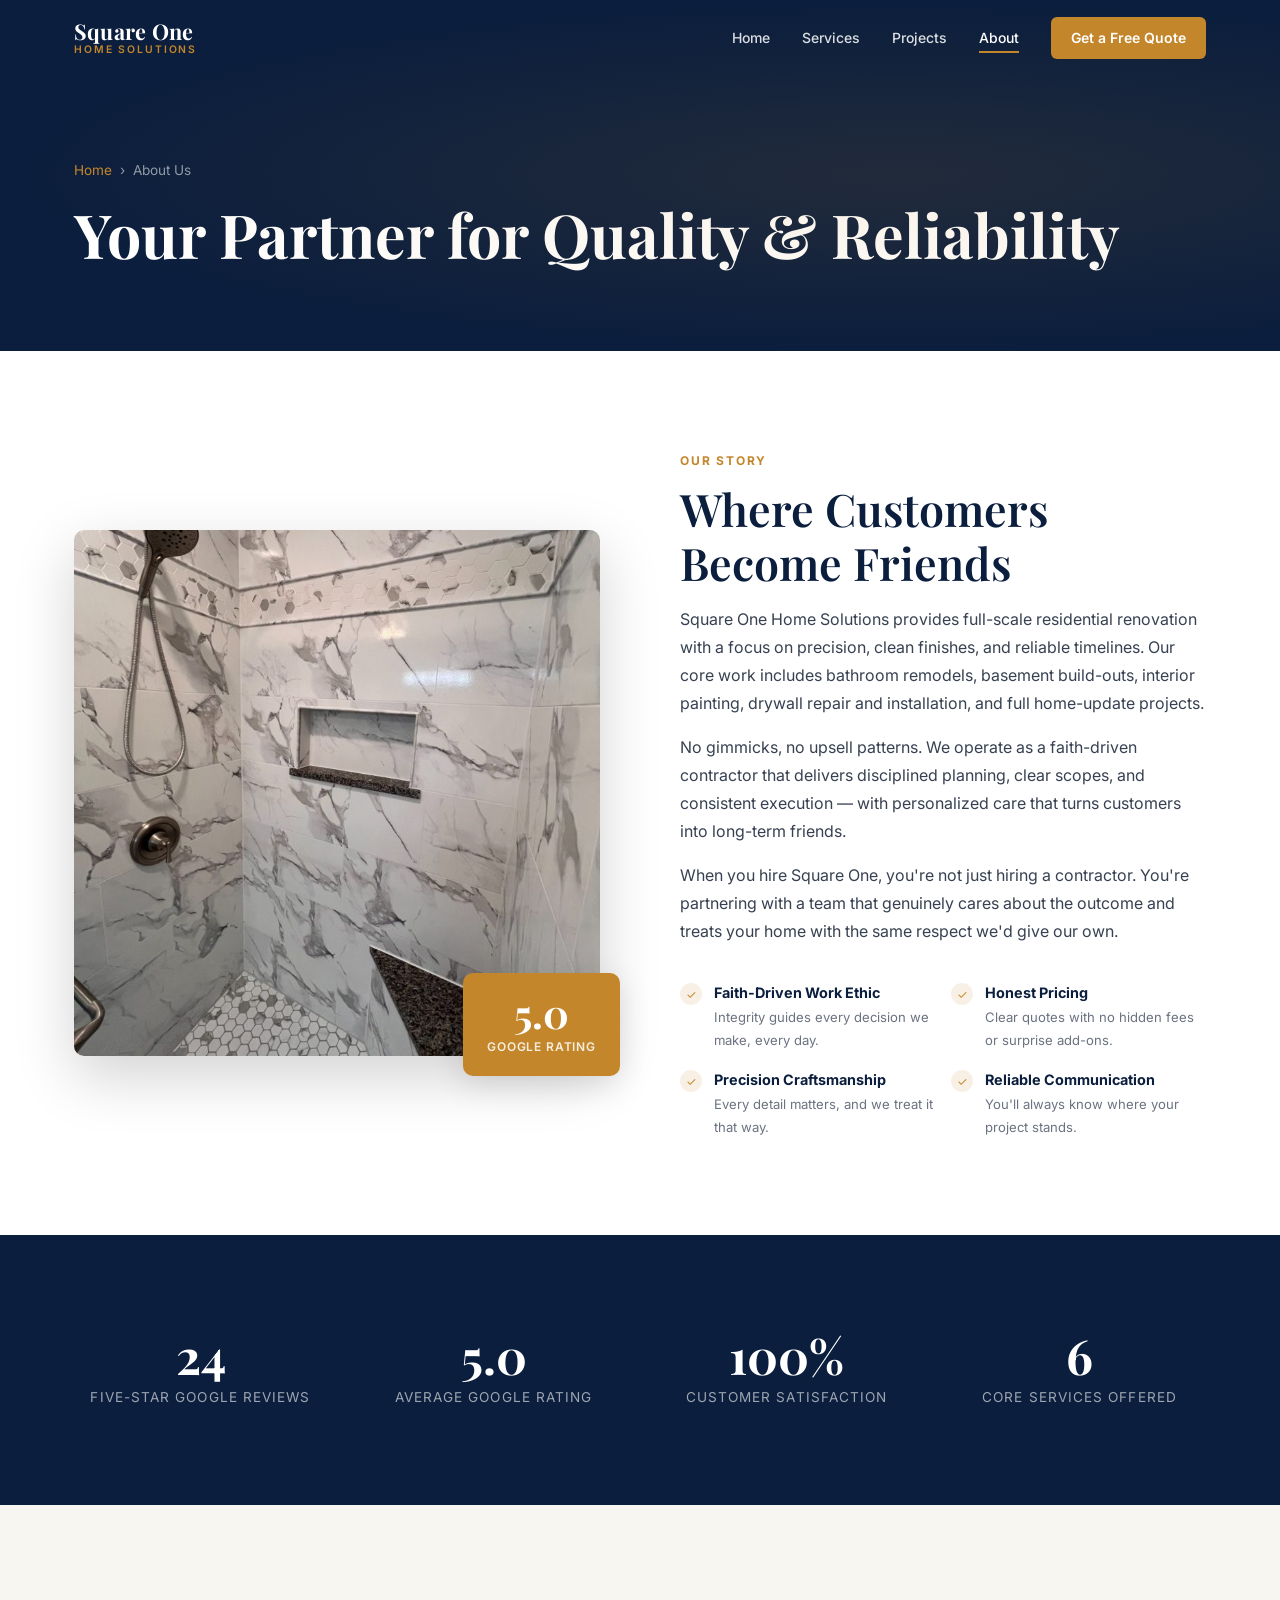
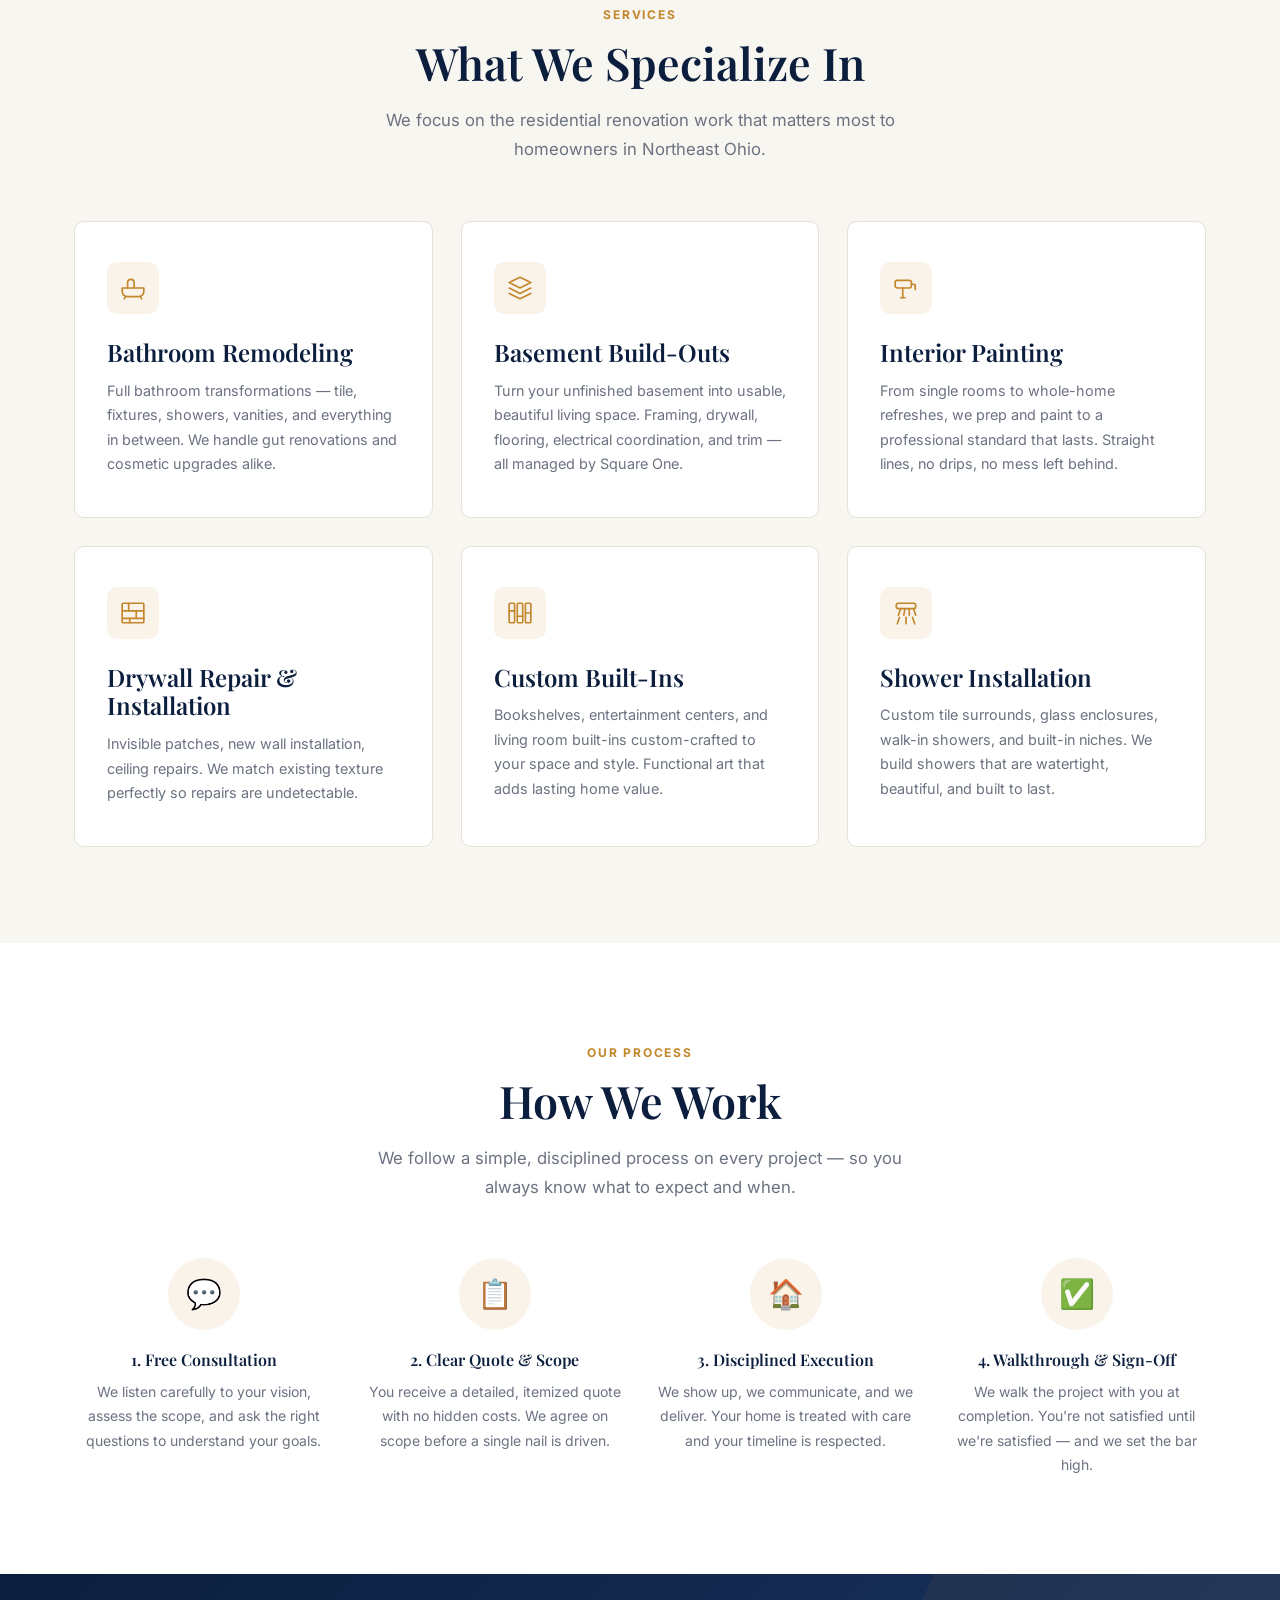
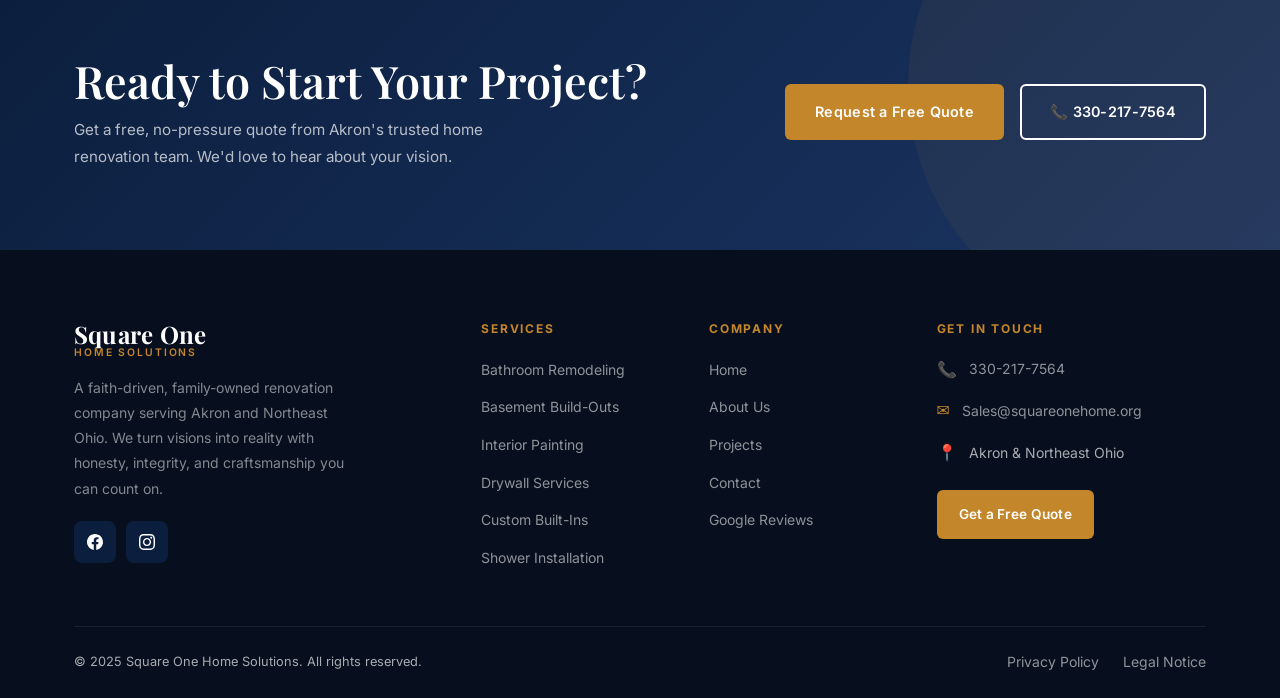
==== commit 3acbc0d2: "Remove service emoji, gallery captions, and placeholder reviews - Replace emoji service icons with c" ====
--- a/about.html
+++ b/about.html
@@ -152,32 +152,32 @@
 
         <div class="services-grid">
           <article class="service-card fade-up">
-            <div class="service-icon" aria-hidden="true">🛁</div>
+            <div class="service-icon" aria-hidden="true"><svg width="26" height="26" viewBox="0 0 24 24" fill="none" stroke="var(--gold)" stroke-width="1.5" stroke-linecap="round" stroke-linejoin="round"><path d="M2 12h20v3a5 5 0 01-5 5H7a5 5 0 01-5-5v-3z"/><path d="M7 12V7a3 3 0 016 0v5"/><line x1="5" y1="20" x2="4" y2="22"/><line x1="19" y1="20" x2="20" y2="22"/></svg></div>
             <h3>Bathroom Remodeling</h3>
             <p>Full bathroom transformations — tile, fixtures, showers, vanities, and everything in between. We handle gut renovations and cosmetic upgrades alike.</p>
           </article>
           <article class="service-card fade-up">
-            <div class="service-icon" aria-hidden="true">🏗️</div>
+            <div class="service-icon" aria-hidden="true"><svg width="26" height="26" viewBox="0 0 24 24" fill="none" stroke="var(--gold)" stroke-width="1.5" stroke-linecap="round" stroke-linejoin="round"><polygon points="12 2 2 7 12 12 22 7"/><polyline points="2 12 12 17 22 12"/><polyline points="2 17 12 22 22 17"/></svg></div>
             <h3>Basement Build-Outs</h3>
             <p>Turn your unfinished basement into usable, beautiful living space. Framing, drywall, flooring, electrical coordination, and trim — all managed by Square One.</p>
           </article>
           <article class="service-card fade-up">
-            <div class="service-icon" aria-hidden="true">🎨</div>
+            <div class="service-icon" aria-hidden="true"><svg width="26" height="26" viewBox="0 0 24 24" fill="none" stroke="var(--gold)" stroke-width="1.5" stroke-linecap="round" stroke-linejoin="round"><rect x="2" y="5" width="15" height="7" rx="2"/><path d="M17 8.5h2.5a1 1 0 011 1v1"/><path d="M20.5 10.5v3"/><line x1="9" y1="12" x2="9" y2="21"/><line x1="7" y1="21" x2="11" y2="21"/></svg></div>
             <h3>Interior Painting</h3>
             <p>From single rooms to whole-home refreshes, we prep and paint to a professional standard that lasts. Straight lines, no drips, no mess left behind.</p>
           </article>
           <article class="service-card fade-up">
-            <div class="service-icon" aria-hidden="true">🔨</div>
+            <div class="service-icon" aria-hidden="true"><svg width="26" height="26" viewBox="0 0 24 24" fill="none" stroke="var(--gold)" stroke-width="1.5" stroke-linecap="round" stroke-linejoin="round"><rect x="2" y="3" width="20" height="18" rx="1"/><line x1="2" y1="10" x2="22" y2="10"/><line x1="2" y1="17" x2="22" y2="17"/><line x1="8" y1="3" x2="8" y2="10"/><line x1="15" y1="10" x2="15" y2="17"/><line x1="9" y1="17" x2="9" y2="21"/></svg></div>
             <h3>Drywall Repair &amp; Installation</h3>
             <p>Invisible patches, new wall installation, ceiling repairs. We match existing texture perfectly so repairs are undetectable.</p>
           </article>
           <article class="service-card fade-up">
-            <div class="service-icon" aria-hidden="true">🪵</div>
+            <div class="service-icon" aria-hidden="true"><svg width="26" height="26" viewBox="0 0 24 24" fill="none" stroke="var(--gold)" stroke-width="1.5" stroke-linecap="round" stroke-linejoin="round"><rect x="2" y="3" width="5" height="18" rx="1"/><rect x="9.5" y="3" width="5" height="18" rx="1"/><rect x="17" y="3" width="5" height="18" rx="1"/><line x1="2" y1="10" x2="7" y2="10"/><line x1="9.5" y1="15" x2="14.5" y2="15"/><line x1="17" y1="12" x2="22" y2="12"/></svg></div>
             <h3>Custom Built-Ins</h3>
             <p>Bookshelves, entertainment centers, and living room built-ins custom-crafted to your space and style. Functional art that adds lasting home value.</p>
           </article>
           <article class="service-card fade-up">
-            <div class="service-icon" aria-hidden="true">🚿</div>
+            <div class="service-icon" aria-hidden="true"><svg width="26" height="26" viewBox="0 0 24 24" fill="none" stroke="var(--gold)" stroke-width="1.5" stroke-linecap="round" stroke-linejoin="round"><rect x="3" y="3" width="18" height="5" rx="2"/><line x1="7" y1="8" x2="5" y2="14"/><line x1="11" y1="8" x2="10" y2="14"/><line x1="15" y1="8" x2="15" y2="14"/><line x1="19" y1="8" x2="21" y2="14"/><line x1="6" y1="16" x2="4" y2="22"/><line x1="12" y1="16" x2="12" y2="22"/><line x1="18" y1="16" x2="20" y2="22"/></svg></div>
             <h3>Shower Installation</h3>
             <p>Custom tile surrounds, glass enclosures, walk-in showers, and built-in niches. We build showers that are watertight, beautiful, and built to last.</p>
           </article>
